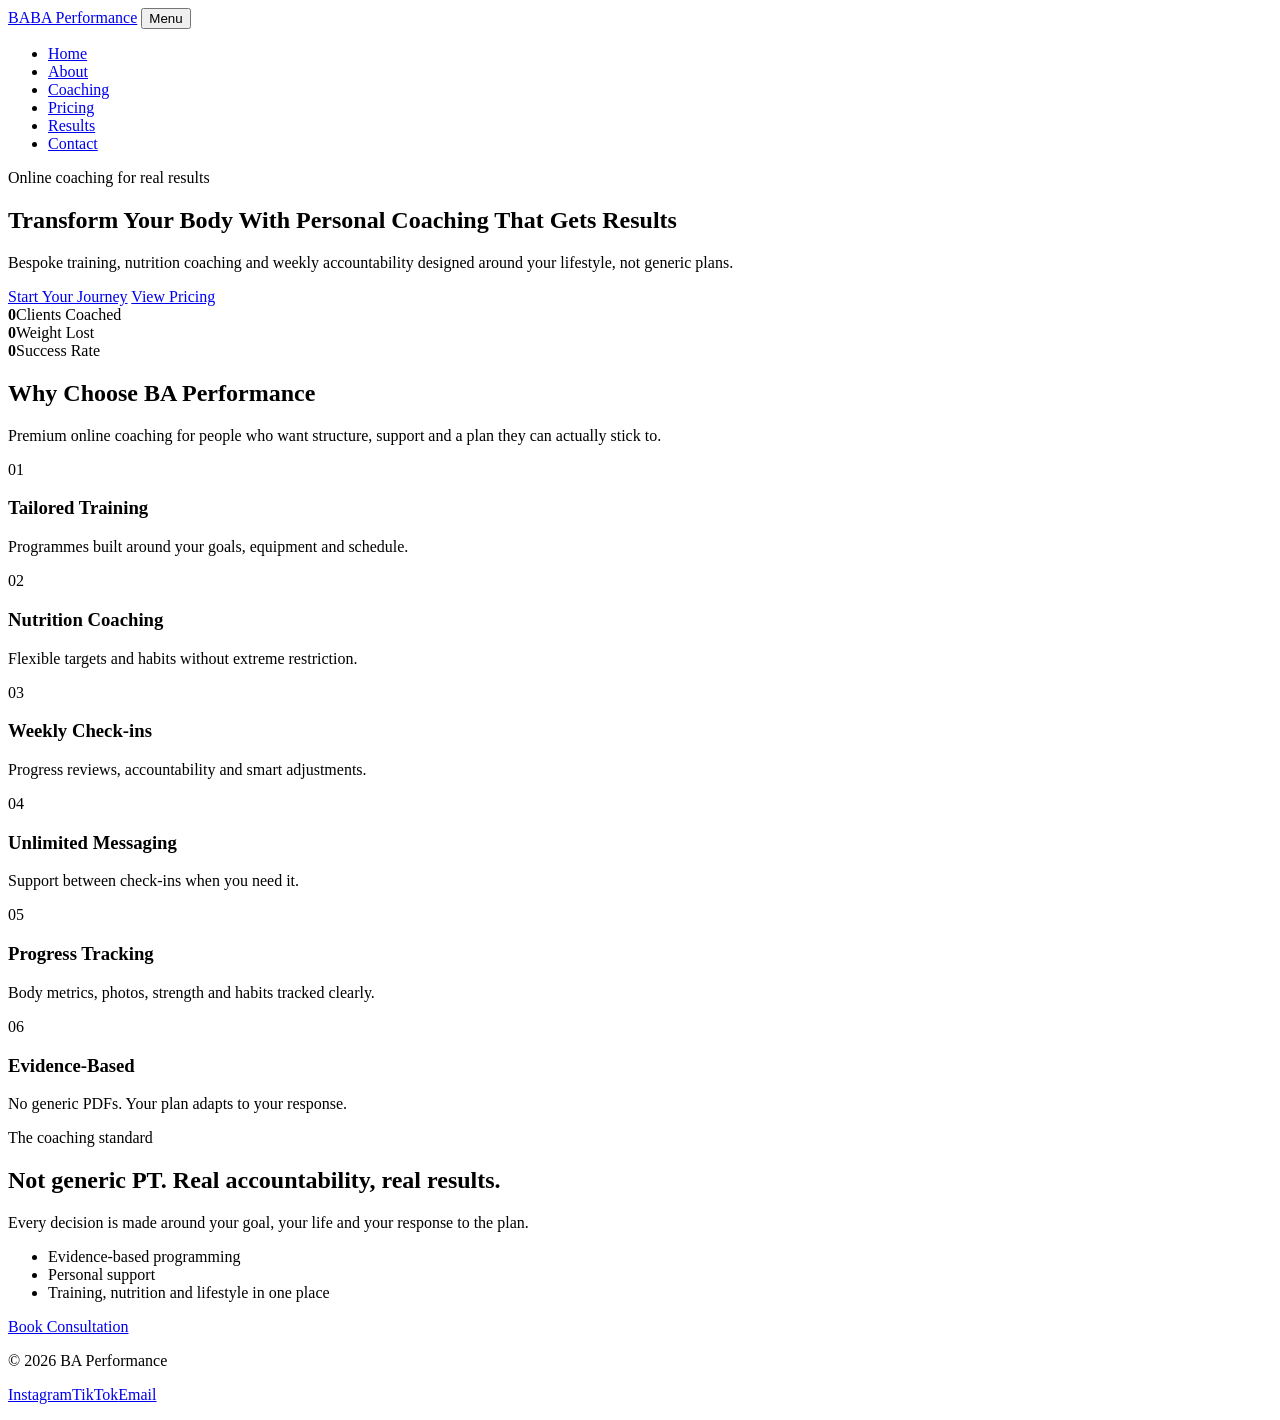
==== BA Performance/index.html @ d45ccf99 "Add files via upload" ====
<!DOCTYPE html>
<html lang="en-GB">
<head>
  <meta charset="UTF-8">
  <meta name="viewport" content="width=device-width,initial-scale=1">
  <title>BA Performance | Online Personal Training & Nutrition Coaching</title>
  <meta name="description" content="Transform your body with bespoke training, nutrition coaching and weekly accountability.">
  <link rel="preconnect" href="https://fonts.googleapis.com">
  <link href="https://fonts.googleapis.com/css2?family=Inter:wght@400;600;700;800;900&display=swap" rel="stylesheet">
  <link rel="stylesheet" href="assets/css/style.css">
</head>
<body>
<header class="header">
  <nav class="nav">
    <a class="logo" href="index.html"><span class="mark">BA</span>BA Performance</a>
    <button class="menu">Menu</button>
    <ul class="links">
      <li><a class="active" href="index.html">Home</a></li>
      <li><a href="about.html">About</a></li>
      <li><a href="coaching.html">Coaching</a></li>
      <li><a href="pricing.html">Pricing</a></li>
      <li><a href="results.html">Results</a></li>
      <li><a href="contact.html">Contact</a></li>
    </ul>
  </nav>
</header>

<main>
  <section class="hero">
    <div class="hero-inner">
      <p class="eyebrow">Online coaching for real results</p>
      <h1>Transform Your Body With Personal Coaching That Gets Results</h1>
      <p>Bespoke training, nutrition coaching and weekly accountability designed around your lifestyle, not generic plans.</p>
      <div class="actions">
        <a class="btn btn-primary" href="contact.html">Start Your Journey</a>
        <a class="btn btn-secondary" href="pricing.html">View Pricing</a>
      </div>
      <div class="stats">
        <div class="stat"><strong data-count="120" data-suffix="+">0</strong><span>Clients Coached</span></div>
        <div class="stat"><strong data-count="850" data-suffix="kg+">0</strong><span>Weight Lost</span></div>
        <div class="stat"><strong data-count="96" data-suffix="%">0</strong><span>Success Rate</span></div>
      </div>
    </div>
  </section>

  <section class="section">
    <div class="container">
      <div class="section-head">
        <h2>Why Choose BA Performance</h2>
        <p>Premium online coaching for people who want structure, support and a plan they can actually stick to.</p>
      </div>
      <div class="grid grid-3">
        <article class="card" data-reveal><div class="icon">01</div><h3>Tailored Training</h3><p>Programmes built around your goals, equipment and schedule.</p></article>
        <article class="card" data-reveal><div class="icon">02</div><h3>Nutrition Coaching</h3><p>Flexible targets and habits without extreme restriction.</p></article>
        <article class="card" data-reveal><div class="icon">03</div><h3>Weekly Check-ins</h3><p>Progress reviews, accountability and smart adjustments.</p></article>
        <article class="card" data-reveal><div class="icon">04</div><h3>Unlimited Messaging</h3><p>Support between check-ins when you need it.</p></article>
        <article class="card" data-reveal><div class="icon">05</div><h3>Progress Tracking</h3><p>Body metrics, photos, strength and habits tracked clearly.</p></article>
        <article class="card" data-reveal><div class="icon">06</div><h3>Evidence-Based</h3><p>No generic PDFs. Your plan adapts to your response.</p></article>
      </div>
    </div>
  </section>

  <section class="section dark">
    <div class="container split">
      <div>
        <p class="eyebrow">The coaching standard</p>
        <h2>Not generic PT. Real accountability, real results.</h2>
        <p class="lead">Every decision is made around your goal, your life and your response to the plan.</p>
        <ul class="ticks">
          <li>Evidence-based programming</li>
          <li>Personal support</li>
          <li>Training, nutrition and lifestyle in one place</li>
        </ul>
      </div>
      <div class="photo"></div>
    </div>
  </section>
</main>

<a class="btn btn-primary sticky" href="contact.html">Book Consultation</a>

<footer class="footer">
  <div class="footer-grid">
    <p>© 2026 BA Performance</p>
    <p><a href="#">Instagram</a><a href="#">TikTok</a><a href="mailto:hello@baperformance.co.uk">Email</a></p>
  </div>
</footer>

<script src="assets/js/script.js"></script>
</body>
</html>
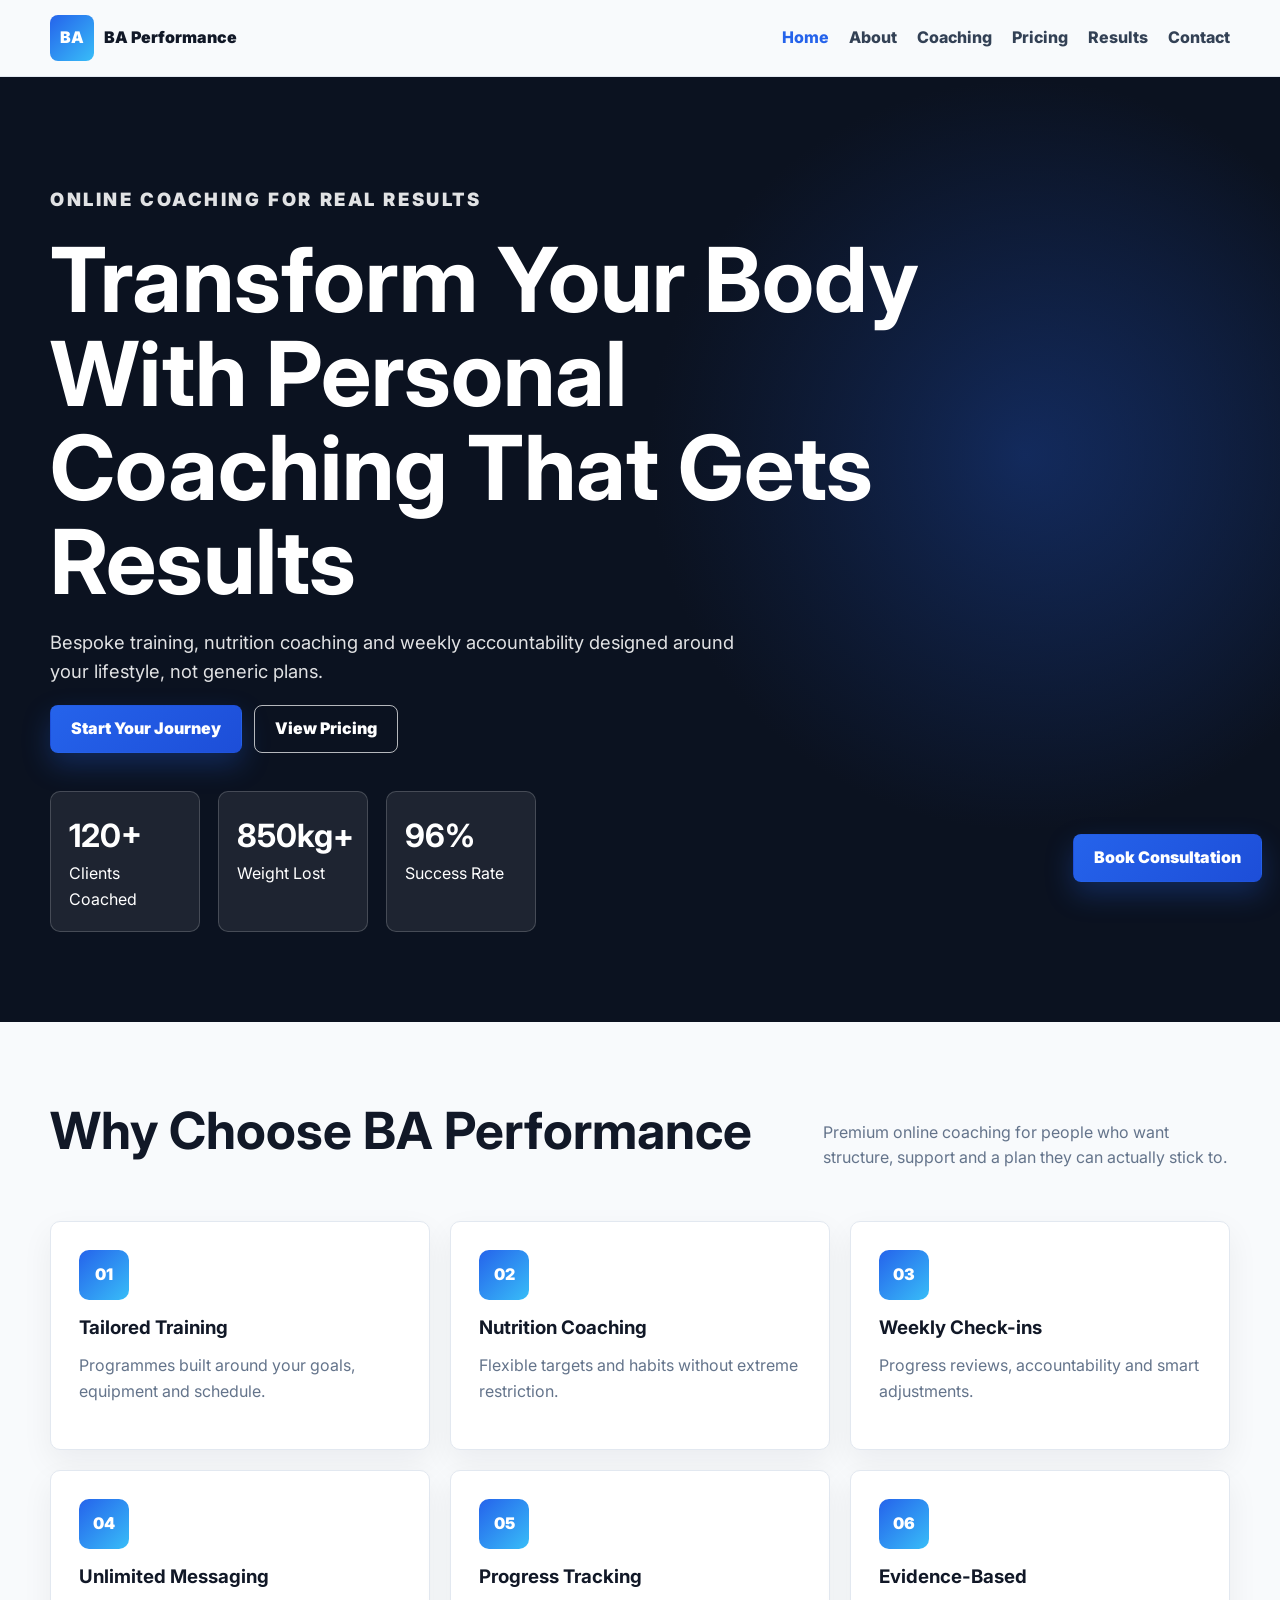
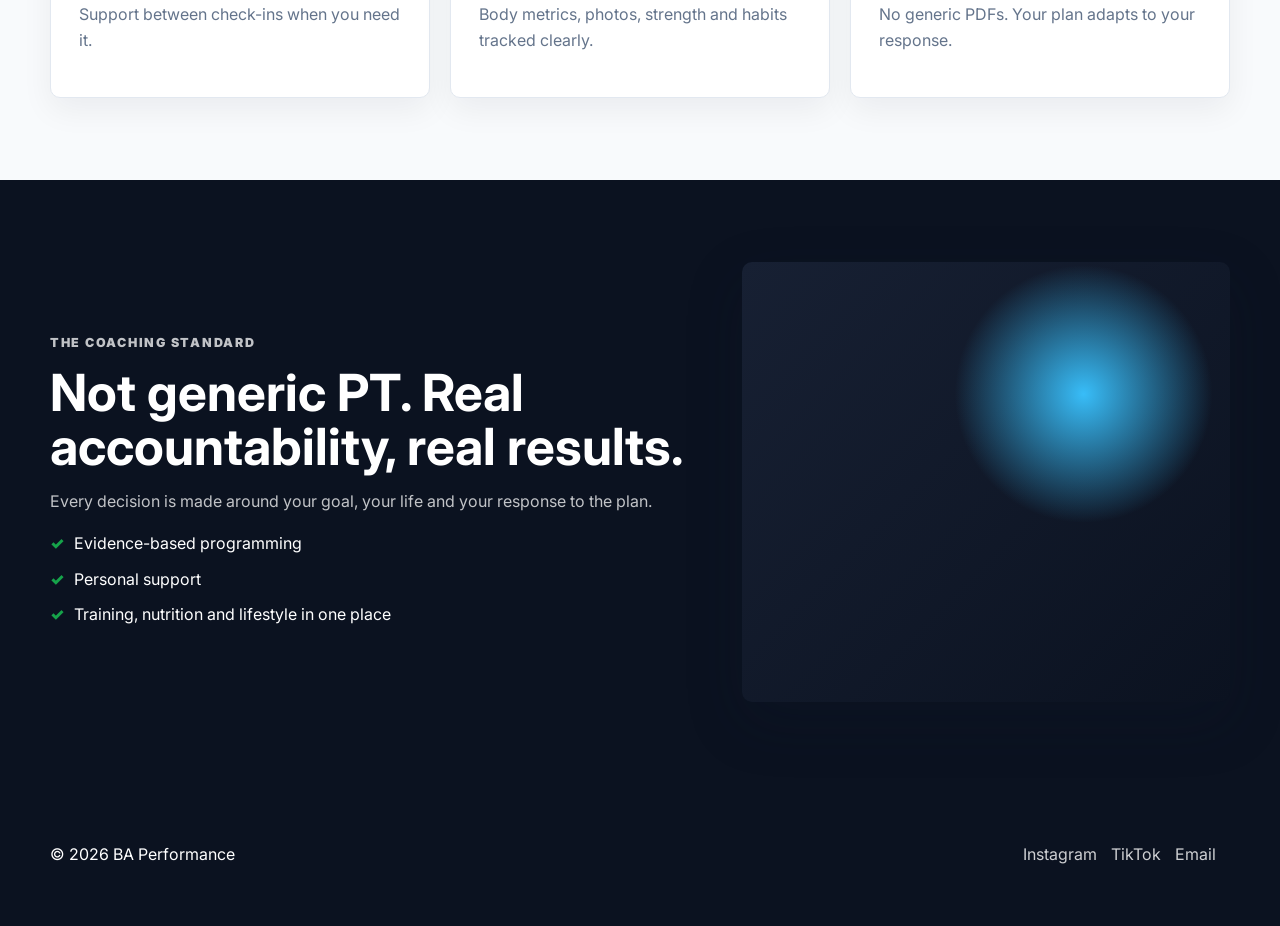
==== commit 71226d5e: "Add files via upload" ====
--- a/BA Performance/index.html
+++ b/BA Performance/index.html
@@ -1,4 +1,4 @@
-<!DOCTYPE html>
+﻿<!DOCTYPE html>
 <html lang="en-GB">
 <head>
   <meta charset="UTF-8">
@@ -81,11 +81,11 @@
 
 <footer class="footer">
   <div class="footer-grid">
-    <p>© 2026 BA Performance</p>
+    <p>&copy; 2026 BA Performance</p>
     <p><a href="#">Instagram</a><a href="#">TikTok</a><a href="mailto:hello@baperformance.co.uk">Email</a></p>
   </div>
 </footer>
 
 <script src="assets/js/script.js"></script>
 </body>
-</html>+</html>
--- a/BA Performance/assets/css/style.css
+++ b/BA Performance/assets/css/style.css
@@ -0,0 +1,490 @@
+﻿:root {
+  --primary: #0B1220;
+  --accent: #2563EB;
+  --secondary: #38BDF8;
+  --bg: #F8FAFC;
+  --text: #111827;
+  --muted: #64748B;
+  --line: #E2E8F0;
+  --success: #16A34A;
+}
+
+* { box-sizing: border-box; }
+
+html { scroll-behavior: smooth; }
+
+body {
+  margin: 0;
+  font-family: Inter, "Segoe UI", Arial, sans-serif;
+  background: var(--bg);
+  color: var(--text);
+  line-height: 1.6;
+}
+
+a { color: inherit; }
+
+.header {
+  position: sticky;
+  top: 0;
+  z-index: 10;
+  background: rgba(248,250,252,.94);
+  border-bottom: 1px solid var(--line);
+  backdrop-filter: blur(14px);
+}
+
+.nav {
+  width: min(1180px, calc(100% - 32px));
+  height: 76px;
+  margin: auto;
+  display: flex;
+  align-items: center;
+  justify-content: space-between;
+}
+
+.logo {
+  font-weight: 900;
+  text-decoration: none;
+  display: flex;
+  gap: 10px;
+  align-items: center;
+}
+
+.mark {
+  background: linear-gradient(135deg, var(--accent), var(--secondary));
+  color: #fff;
+  border-radius: 8px;
+  padding: 10px;
+}
+
+.links {
+  display: flex;
+  gap: 20px;
+  list-style: none;
+}
+
+.links a {
+  text-decoration: none;
+  font-weight: 800;
+  color: #334155;
+}
+
+.links a.active,
+.links a:hover { color: var(--accent); }
+
+.menu { display: none; }
+
+.hero {
+  min-height: calc(100vh - 76px);
+  display: grid;
+  align-items: center;
+  color: #fff;
+  background:
+    linear-gradient(90deg, rgba(11,18,32,.96), rgba(11,18,32,.64)),
+    radial-gradient(circle at 80% 40%, #2563EB 0, transparent 32%),
+    var(--primary);
+}
+
+.container,
+.hero-inner {
+  width: min(1180px, calc(100% - 32px));
+  margin: auto;
+}
+
+.hero-inner { padding: 90px 0; }
+
+.eyebrow {
+  color: var(--secondary);
+  font-weight: 900;
+  text-transform: uppercase;
+  letter-spacing: .14em;
+  font-size: .78rem;
+}
+
+h1, h2, h3 { line-height: 1.05; margin: 0; }
+
+h1 {
+  font-size: clamp(2.5rem, 7vw, 5.6rem);
+  max-width: 900px;
+}
+
+h2 { font-size: clamp(2rem, 4vw, 3.8rem); }
+
+.lead,
+.hero p,
+.section-head p,
+.card p,
+.price-card p,
+.result-card p {
+  color: var(--muted);
+}
+
+.hero p {
+  color: rgba(255,255,255,.88);
+  max-width: 700px;
+  font-size: 1.15rem;
+}
+
+.btn {
+  display: inline-flex;
+  align-items: center;
+  justify-content: center;
+  min-height: 48px;
+  padding: 0 20px;
+  border-radius: 8px;
+  border: 1px solid transparent;
+  text-decoration: none;
+  font-weight: 900;
+  cursor: pointer;
+}
+
+.btn-primary {
+  background: linear-gradient(135deg, var(--accent), #1D4ED8);
+  color: #fff;
+  box-shadow: 0 12px 28px rgba(37,99,235,.28);
+}
+
+.btn-secondary {
+  border-color: rgba(255,255,255,.7);
+  color: #fff;
+}
+
+.btn-outline {
+  background: #fff;
+  border-color: var(--line);
+  color: var(--primary);
+}
+
+.actions {
+  display: flex;
+  gap: 12px;
+  flex-wrap: wrap;
+}
+
+.stats {
+  display: grid;
+  grid-template-columns: repeat(3, 150px);
+  gap: 18px;
+  margin-top: 38px;
+}
+
+.stat {
+  padding: 18px;
+  border: 1px solid rgba(255,255,255,.18);
+  border-radius: 10px;
+  background: rgba(255,255,255,.08);
+}
+
+.stat strong {
+  display: block;
+  font-size: 2rem;
+}
+
+.section { padding: 82px 0; }
+
+.section-head {
+  display: grid;
+  grid-template-columns: 1fr .55fr;
+  gap: 32px;
+  margin-bottom: 34px;
+}
+
+.grid {
+  display: grid;
+  gap: 20px;
+}
+
+.grid-3 { grid-template-columns: repeat(3, 1fr); }
+
+.card,
+.price-card,
+.result-card,
+.testimonial,
+.faq,
+.contact-card {
+  background: #fff;
+  border: 1px solid var(--line);
+  border-radius: 10px;
+  box-shadow: 0 12px 32px rgba(15,23,42,.06);
+}
+
+.card,
+.testimonial,
+.contact-card { padding: 28px; }
+
+.icon {
+  width: 50px;
+  height: 50px;
+  border-radius: 10px;
+  background: linear-gradient(135deg, var(--accent), var(--secondary));
+  display: grid;
+  place-items: center;
+  color: #fff;
+  margin-bottom: 18px;
+  font-weight: 900;
+}
+
+.dark {
+  background: var(--primary);
+  color: #fff;
+}
+
+.dark .lead,
+.dark p { color: rgba(255,255,255,.75); }
+
+.dark .card {
+  background: rgba(255,255,255,.08);
+  border-color: rgba(255,255,255,.15);
+}
+
+.split {
+  display: grid;
+  grid-template-columns: 1fr .75fr;
+  gap: 42px;
+  align-items: center;
+}
+
+.photo {
+  min-height: 440px;
+  border-radius: 10px;
+  background:
+    radial-gradient(circle at 70% 30%, var(--secondary), transparent 28%),
+    linear-gradient(135deg, #172033, var(--primary));
+  box-shadow: 0 20px 55px rgba(15,23,42,.22);
+}
+
+.ticks {
+  list-style: none;
+  padding: 0;
+  display: grid;
+  gap: 10px;
+}
+
+.ticks li::before {
+  content: "\2713";
+  color: var(--success);
+  font-weight: 900;
+  margin-right: 10px;
+}
+
+.price-grid {
+  display: grid;
+  grid-template-columns: repeat(3, 1fr);
+  gap: 20px;
+}
+
+.price-card { padding: 30px; }
+
+.popular {
+  border: 2px solid var(--accent);
+  transform: translateY(-10px);
+}
+
+.badge {
+  display: inline-flex;
+  background: var(--accent);
+  color: #fff;
+  padding: 6px 10px;
+  border-radius: 999px;
+  font-weight: 900;
+  text-transform: uppercase;
+  font-size: .75rem;
+}
+
+.price {
+  font-size: 3rem;
+  font-weight: 900;
+  margin: 10px 0;
+}
+
+.price-card .btn {
+  width: 100%;
+  margin-top: 20px;
+}
+
+.comparison {
+  display: grid;
+  grid-template-columns: 1fr 1fr;
+  min-height: 230px;
+}
+
+.before,
+.after {
+  display: flex;
+  align-items: flex-end;
+  color: #fff;
+  font-weight: 900;
+  padding: 18px;
+}
+
+.before {
+  background: linear-gradient(135deg, #64748B, #334155);
+}
+
+.after {
+  background: linear-gradient(135deg, #2563EB, #38BDF8);
+}
+
+.result-body { padding: 22px; }
+
+.carousel { overflow: hidden; }
+
+.track {
+  display: flex;
+  transition: .35s;
+}
+
+.track .testimonial { min-width: 100%; }
+
+.controls {
+  display: flex;
+  gap: 10px;
+  justify-content: flex-end;
+  margin-top: 12px;
+}
+
+.icon-btn {
+  width: 42px;
+  height: 42px;
+  border: 1px solid var(--line);
+  border-radius: 8px;
+  background: #fff;
+}
+
+.page-hero { padding: 76px 0 34px; }
+
+.faq { margin-bottom: 12px; }
+
+.faq button {
+  width: 100%;
+  padding: 20px;
+  border: 0;
+  background: transparent;
+  text-align: left;
+  font: inherit;
+  font-weight: 900;
+  display: flex;
+  justify-content: space-between;
+  cursor: pointer;
+}
+
+.answer {
+  display: none;
+  padding: 0 20px 20px;
+  color: var(--muted);
+}
+
+.faq.open .answer { display: block; }
+
+.contact {
+  display: grid;
+  grid-template-columns: .65fr 1fr;
+  gap: 24px;
+}
+
+.form {
+  display: grid;
+  gap: 14px;
+}
+
+input,
+select,
+textarea {
+  width: 100%;
+  padding: 13px;
+  border: 1px solid var(--line);
+  border-radius: 8px;
+  font: inherit;
+}
+
+textarea {
+  min-height: 140px;
+  resize: vertical;
+}
+
+.error {
+  color: #dc2626;
+  min-height: 18px;
+  font-size: .86rem;
+}
+
+.status {
+  color: var(--success);
+  font-weight: 800;
+}
+
+.sticky {
+  position: fixed;
+  right: 18px;
+  bottom: 18px;
+  z-index: 12;
+}
+
+.footer {
+  background: var(--primary);
+  color: #fff;
+  padding: 42px 0;
+}
+
+.footer-grid {
+  width: min(1180px, calc(100% - 32px));
+  margin: auto;
+  display: grid;
+  grid-template-columns: 1fr auto;
+  gap: 20px;
+}
+
+.footer a {
+  color: rgba(255,255,255,.8);
+  text-decoration: none;
+  margin-right: 14px;
+}
+
+[data-reveal] {
+  opacity: 0;
+  transform: translateY(18px);
+  transition: .55s;
+}
+
+[data-reveal].visible {
+  opacity: 1;
+  transform: none;
+}
+
+@media (max-width: 900px) {
+  .menu { display: block; }
+
+  .links {
+    display: none;
+    position: absolute;
+    top: 76px;
+    left: 16px;
+    right: 16px;
+    background: #fff;
+    padding: 18px;
+    border: 1px solid var(--line);
+    border-radius: 10px;
+    flex-direction: column;
+  }
+
+  .links.open { display: flex; }
+
+  .section-head,
+  .split,
+  .contact,
+  .footer-grid {
+    grid-template-columns: 1fr;
+  }
+
+  .grid-3,
+  .price-grid,
+  .stats {
+    grid-template-columns: 1fr;
+  }
+
+  .popular { transform: none; }
+
+  .sticky {
+    left: 16px;
+    right: 16px;
+  }
+}
